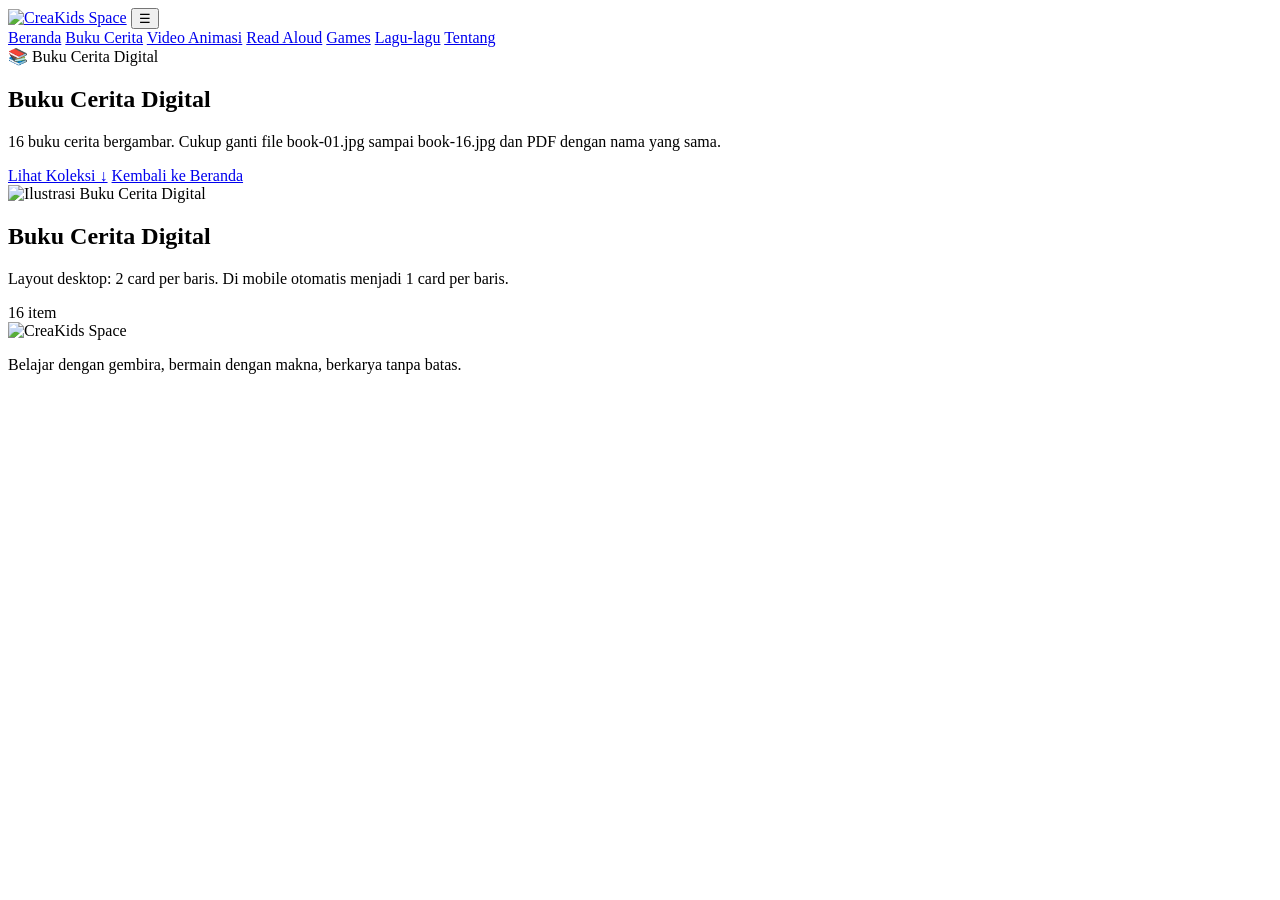
==== buku-cerita.html @ fed9bdd2 "Add files via upload" ====
<!DOCTYPE html>
<html lang="id">
<head>
  <meta charset="UTF-8">
  <meta name="viewport" content="width=device-width, initial-scale=1.0">
  <title>Buku Cerita Digital - CreaKids Space</title>
  <link rel="preconnect" href="https://fonts.googleapis.com">
  <link rel="preconnect" href="https://fonts.gstatic.com" crossorigin>
  <link href="https://fonts.googleapis.com/css2?family=Baloo+2:wght@500;600;700;800&family=Nunito:wght@400;600;700;800;900&display=swap" rel="stylesheet">
  <link rel="stylesheet" href="assets/css/style.css">
</head>
<body style="--accent:#9b39dd;--panel:#f7eaff">

<header class="site-header">
  <div class="container navbar">
    <a class="logo" href="index.html"><img src="assets/images/logo/creakids-logo.png" alt="CreaKids Space"></a>
    <button class="menu-btn" aria-label="Buka menu">☰</button>
    <nav class="nav-links">
      <a href="index.html">Beranda</a>
<a href="buku-cerita.html" class="active">Buku Cerita</a>
<a href="video-animasi.html">Video Animasi</a>
<a href="read-aloud.html">Read Aloud</a>
<a href="games.html">Games</a>
<a href="lagu-lagu.html">Lagu-lagu</a>
<a href="tentang.html">Tentang</a>
    </nav>
  </div>
</header>

<section class="hero">
  <div class="container hero-grid">
    <div>
      <span class="badge">📚 Buku Cerita Digital</span>
      <h1>Buku Cerita <span>Digital</span></h1>
      <p>16 buku cerita bergambar. Cukup ganti file book-01.jpg sampai book-16.jpg dan PDF dengan nama yang sama.</p>
      <div class="btn-row">
        <a class="btn btn-primary" href="#koleksi">Lihat Koleksi ↓</a>
        <a class="btn btn-light" href="index.html">Kembali ke Beranda</a>
      </div>
    </div>
    <div class="hero-img">
      <img src="assets/images/hero/books-hero.jpg" alt="Ilustrasi Buku Cerita Digital">
    </div>
  </div>
</section>

<main class="page" id="koleksi">
  <div class="container">
    <div class="section-head">
      <div>
        <h2>Buku Cerita Digital</h2>
        <p>Layout desktop: 2 card per baris. Di mobile otomatis menjadi 1 card per baris.</p>
      </div>
      <span class="count-pill">16 item</span>
    </div>
    <div class="soft-panel">
      <div class="two-col-grid" data-render="books"></div>
    </div>
  </div>
</main>

<footer>
  <div class="container footer-row">
    <img src="assets/images/logo/creakids-logo.png" alt="CreaKids Space">
    <p>Belajar dengan gembira, bermain dengan makna, berkarya tanpa batas.</p>
  </div>
</footer>


<script src="assets/js/content-data.js"></script>
<script src="assets/js/main.js"></script>

</body>
</html>
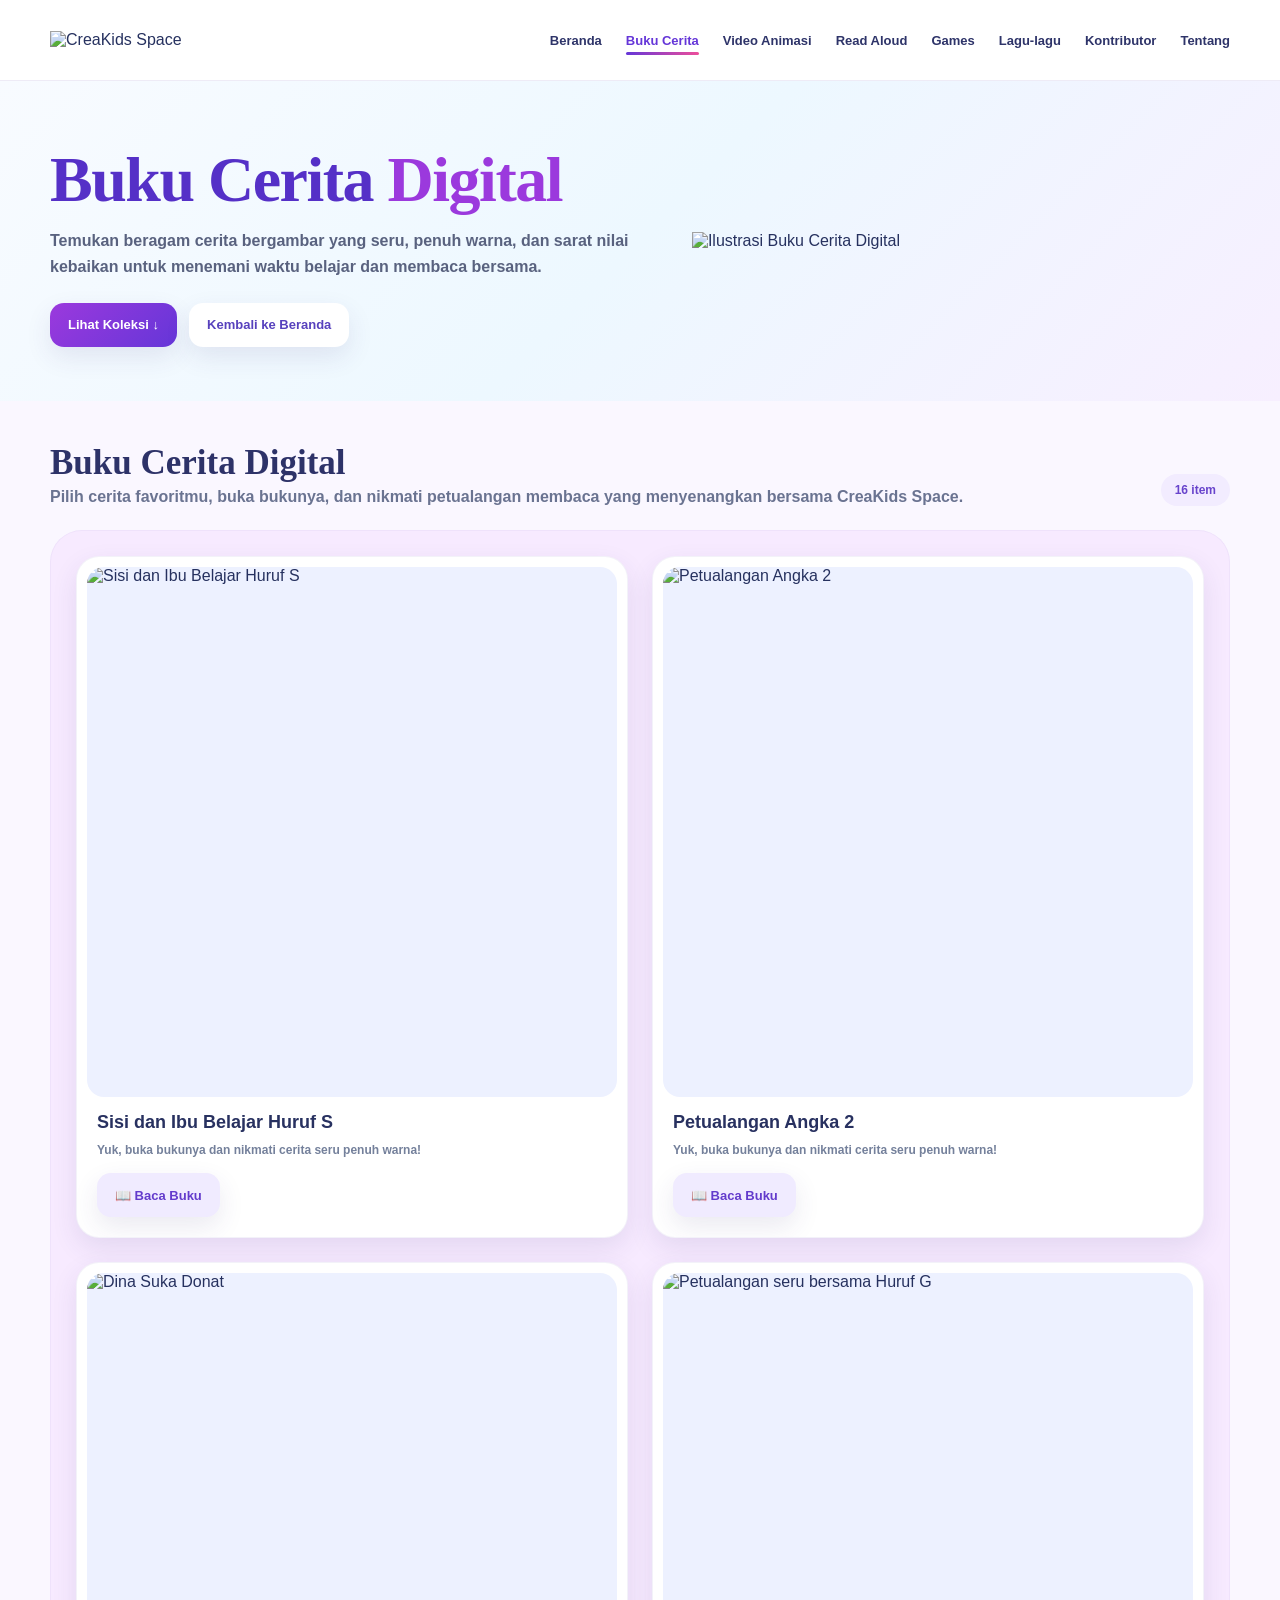
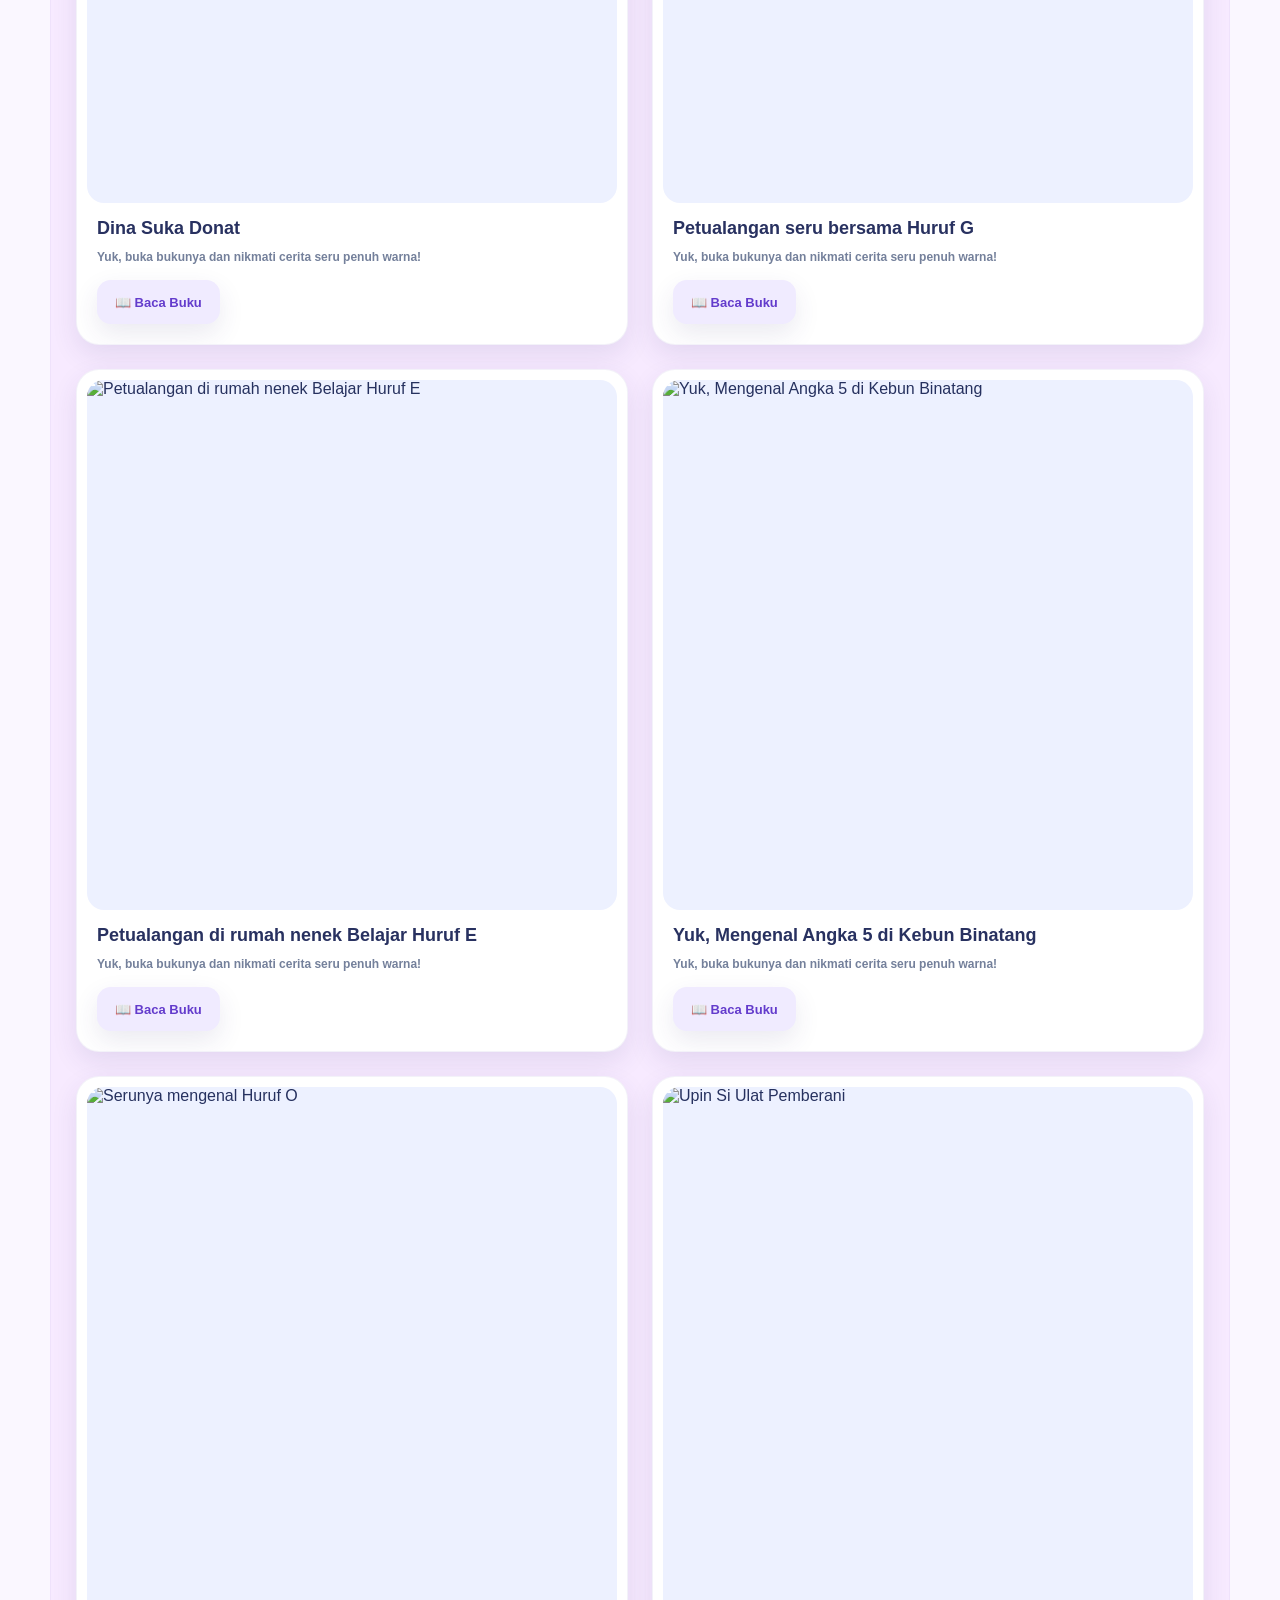
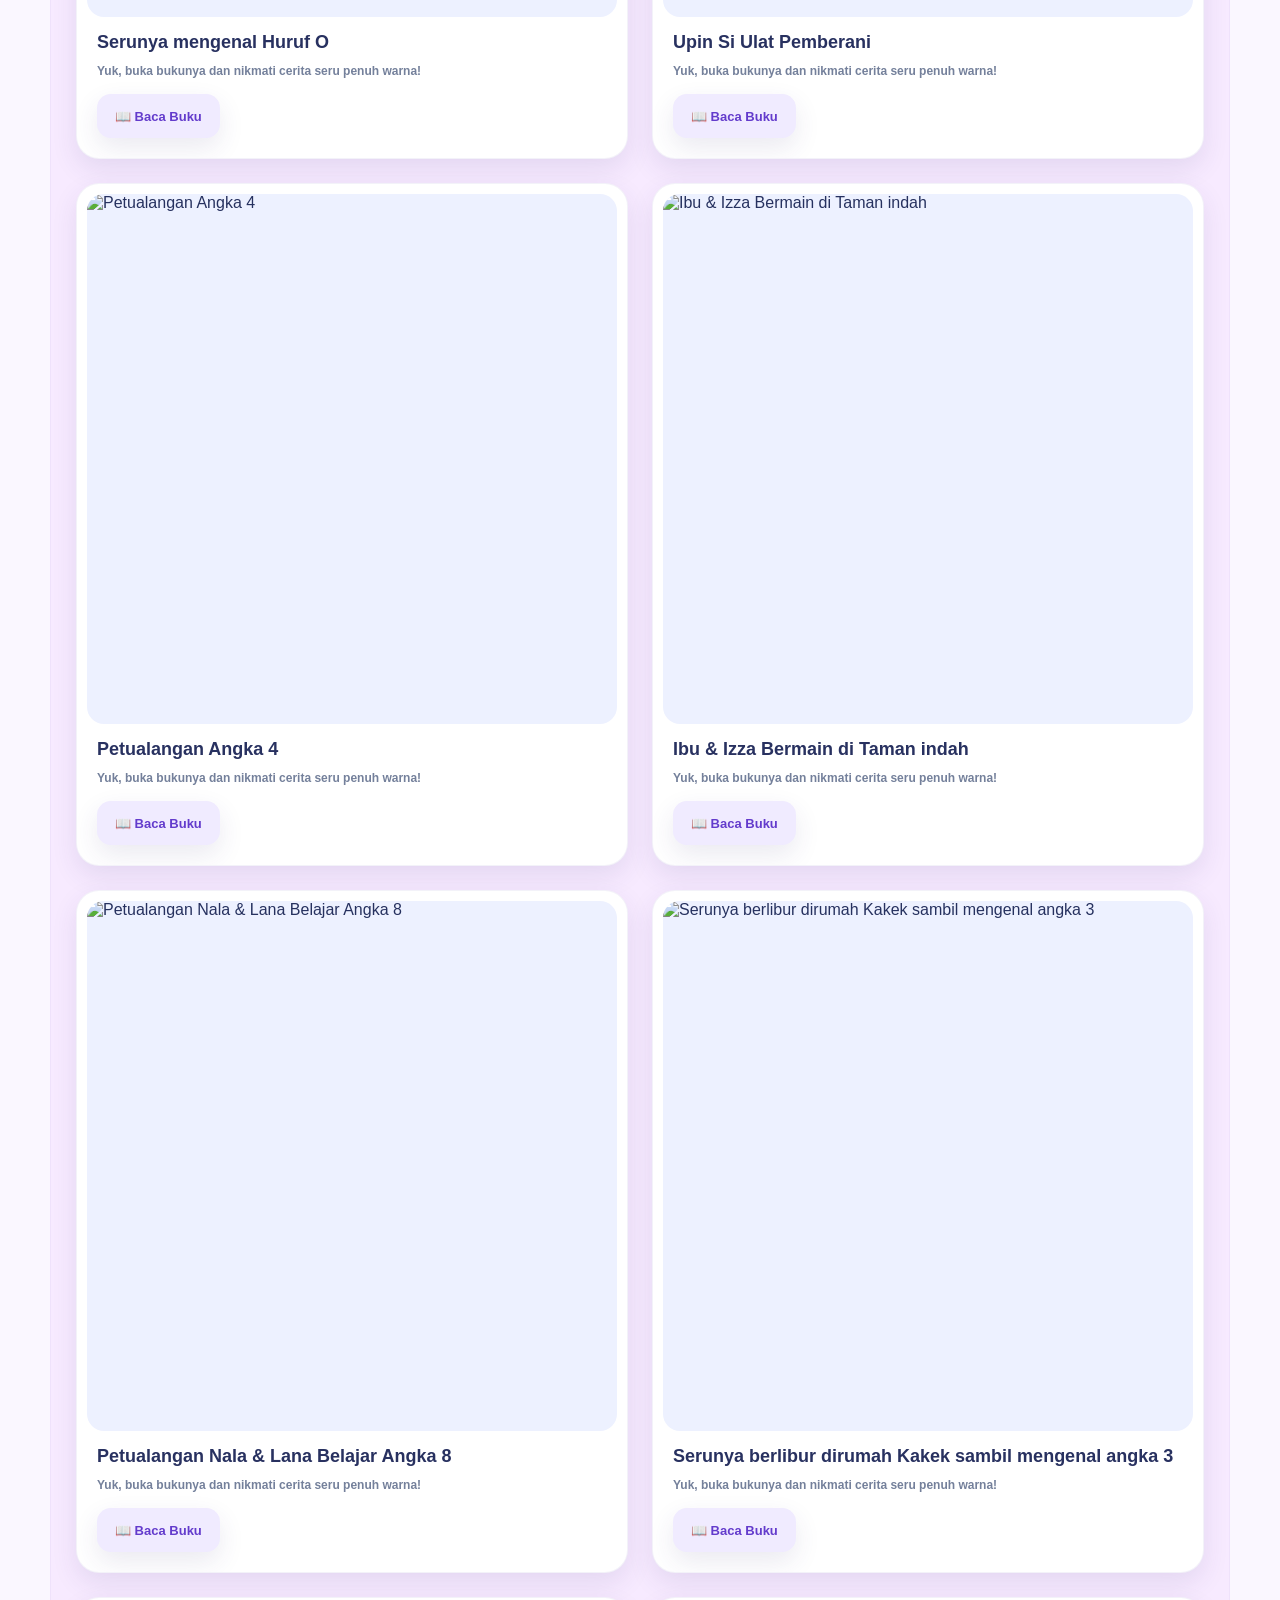
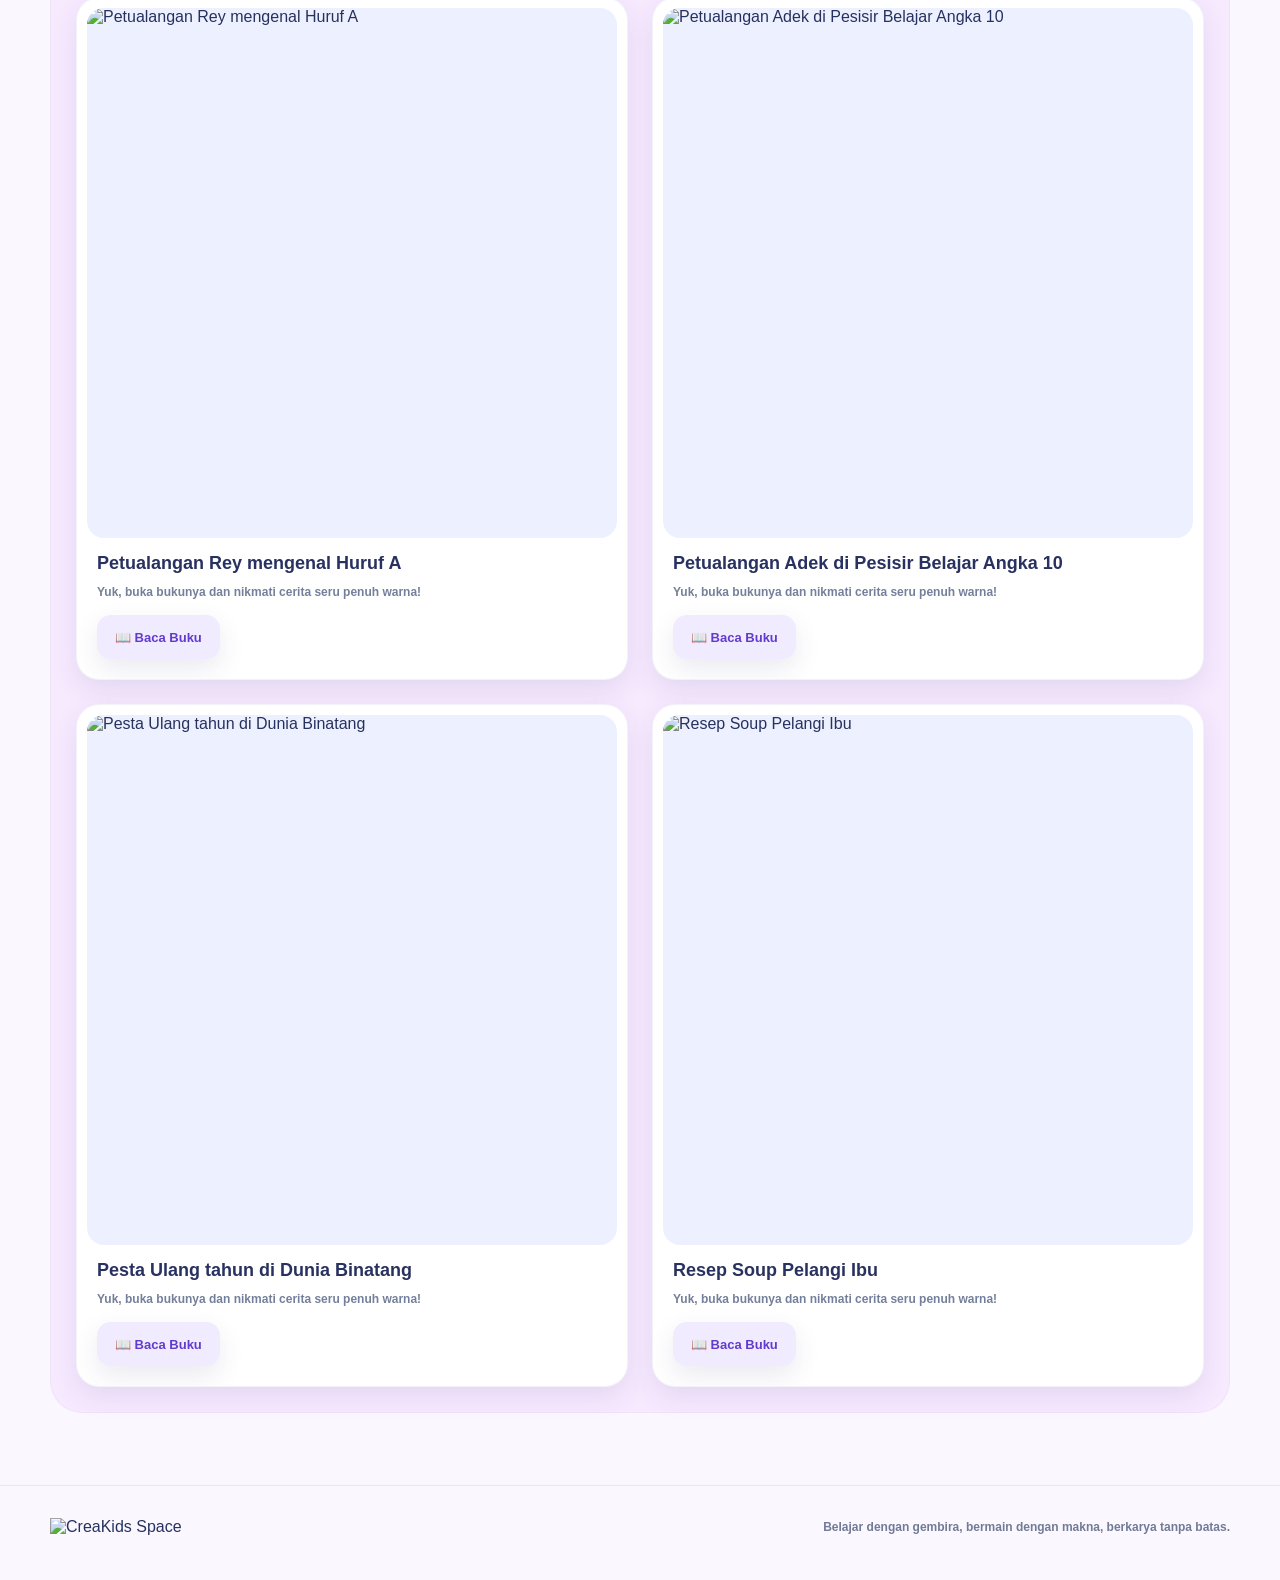
==== commit 787847d2: "Add files via upload" ====
--- a/buku-cerita.html
+++ b/buku-cerita.html
@@ -4,6 +4,7 @@
   <meta charset="UTF-8">
   <meta name="viewport" content="width=device-width, initial-scale=1.0">
   <title>Buku Cerita Digital - CreaKids Space</title>
+  <link rel="icon" type="image/png" href="assets/images/logo/logo.png">
   <link rel="preconnect" href="https://fonts.googleapis.com">
   <link rel="preconnect" href="https://fonts.gstatic.com" crossorigin>
   <link href="https://fonts.googleapis.com/css2?family=Baloo+2:wght@500;600;700;800&family=Nunito:wght@400;600;700;800;900&display=swap" rel="stylesheet">
@@ -13,16 +14,17 @@
 
 <header class="site-header">
   <div class="container navbar">
-    <a class="logo" href="index.html"><img src="assets/images/logo/creakids-logo.png" alt="CreaKids Space"></a>
+    <a class="logo" href="index.html"><img src="assets/images/logo/logo.png" alt="CreaKids Space"></a>
     <button class="menu-btn" aria-label="Buka menu">☰</button>
     <nav class="nav-links">
       <a href="index.html">Beranda</a>
-<a href="buku-cerita.html" class="active">Buku Cerita</a>
-<a href="video-animasi.html">Video Animasi</a>
-<a href="read-aloud.html">Read Aloud</a>
-<a href="games.html">Games</a>
-<a href="lagu-lagu.html">Lagu-lagu</a>
-<a href="tentang.html">Tentang</a>
+      <a href="buku-cerita.html" class="active">Buku Cerita</a>
+      <a href="video-animasi.html">Video Animasi</a>
+      <a href="read-aloud.html">Read Aloud</a>
+      <a href="games.html">Games</a>
+      <a href="lagu-lagu.html">Lagu-lagu</a>
+      <a href="kontributor.html">Kontributor</a>
+      <a href="tentang.html">Tentang</a>
     </nav>
   </div>
 </header>
@@ -30,16 +32,15 @@
 <section class="hero">
   <div class="container hero-grid">
     <div>
-      <span class="badge">📚 Buku Cerita Digital</span>
       <h1>Buku Cerita <span>Digital</span></h1>
-      <p>16 buku cerita bergambar. Cukup ganti file book-01.jpg sampai book-16.jpg dan PDF dengan nama yang sama.</p>
+      <p>Temukan beragam cerita bergambar yang seru, penuh warna, dan sarat nilai kebaikan untuk menemani waktu belajar dan membaca bersama.</p>
       <div class="btn-row">
         <a class="btn btn-primary" href="#koleksi">Lihat Koleksi ↓</a>
         <a class="btn btn-light" href="index.html">Kembali ke Beranda</a>
       </div>
     </div>
     <div class="hero-img">
-      <img src="assets/images/hero/books-hero.jpg" alt="Ilustrasi Buku Cerita Digital">
+      <img src="assets/images/hero/books-hero.png" alt="Ilustrasi Buku Cerita Digital">
     </div>
   </div>
 </section>
@@ -49,7 +50,7 @@
     <div class="section-head">
       <div>
         <h2>Buku Cerita Digital</h2>
-        <p>Layout desktop: 2 card per baris. Di mobile otomatis menjadi 1 card per baris.</p>
+        <p>Pilih cerita favoritmu, buka bukunya, dan nikmati petualangan membaca yang menyenangkan bersama CreaKids Space.</p>
       </div>
       <span class="count-pill">16 item</span>
     </div>
@@ -61,7 +62,7 @@
 
 <footer>
   <div class="container footer-row">
-    <img src="assets/images/logo/creakids-logo.png" alt="CreaKids Space">
+    <img src="assets/images/logo/logo.png" alt="CreaKids Space">
     <p>Belajar dengan gembira, bermain dengan makna, berkarya tanpa batas.</p>
   </div>
 </footer>
--- a/assets/css/style.css
+++ b/assets/css/style.css
@@ -0,0 +1,400 @@
+
+:root{
+  --ink:#26315f;--muted:#6a7391;--purple:#6536d8;--purple2:#8f43ea;
+  --blue:#168ee8;--pink:#ed4e9a;--orange:#ff8618;--green:#24b44f;
+  --yellow:#ffd72e;--line:rgba(89,66,167,.10);
+  --shadow:0 16px 40px rgba(63,49,122,.12);
+  --shadow-sm:0 10px 26px rgba(63,49,122,.10);
+}
+*{box-sizing:border-box}
+html{scroll-behavior:smooth}
+body{margin:0;font-family:"Nunito",Arial,sans-serif;color:var(--ink);background:#fff}
+a{text-decoration:none;color:inherit}
+img{max-width:100%;display:block}
+button{font:inherit}
+.container{width:min(1180px,calc(100% - 40px));margin:0 auto}
+
+.site-header{
+  position:sticky;top:0;z-index:50;background:rgba(255,255,255,.94);
+  backdrop-filter:blur(14px);border-bottom:1px solid var(--line)
+}
+.navbar{min-height:80px;display:flex;align-items:center;gap:28px}
+.logo img{width:150px;height:auto}
+.nav-links{margin-left:auto;display:flex;gap:24px;align-items:center}
+.nav-links a{font-weight:900;font-size:13px;color:#2e3469;position:relative;padding:12px 0}
+.nav-links a::after{content:"";position:absolute;left:0;bottom:5px;width:0;height:3px;border-radius:99px;background:linear-gradient(90deg,var(--purple),var(--pink));transition:.2s}
+.nav-links a:hover::after,.nav-links a.active::after{width:100%}
+.nav-links a:hover,.nav-links a.active{color:var(--purple)}
+.menu-btn{display:none;margin-left:auto;border:0;background:#f2ecff;width:42px;height:42px;border-radius:12px;font-size:20px}
+
+.hero{padding:54px 0;background:linear-gradient(135deg,#f8fbff,#edf8ff 50%,#f7efff)}
+.hero-grid{display:grid;grid-template-columns:1fr .9fr;gap:44px;align-items:center}
+.badge{display:inline-flex;padding:8px 13px;border-radius:999px;background:#fff;color:var(--purple);font-size:12px;font-weight:900;box-shadow:var(--shadow-sm)}
+.hero h1{font-family:"Baloo 2",cursive;font-size:clamp(42px,5vw,66px);line-height:.98;letter-spacing:-1.5px;margin:14px 0;color:#5530c7}
+.hero h1 span{color:var(--accent,var(--blue))}
+.hero p{color:#59627f;font-size:16px;line-height:1.65;font-weight:700;max-width:680px}
+.hero-img{
+  background:transparent;
+  box-shadow:none;
+  border:none;
+  border-radius:0;
+  overflow:visible;
+  padding:0;
+}
+.hero-img img{
+  display:block;
+  width:100%;
+  max-width:100%;
+  height:auto;
+  aspect-ratio:auto;
+  object-fit:contain;
+  background:transparent;
+  box-shadow:none;
+  border:none;
+  border-radius:0;
+  filter:none;
+  padding:0;
+}
+.btn-row{display:flex;gap:12px;flex-wrap:wrap;margin-top:22px}
+.btn{display:inline-flex;align-items:center;justify-content:center;gap:8px;min-height:44px;padding:0 18px;border-radius:14px;font-weight:900;font-size:13px;box-shadow:var(--shadow-sm);transition:.2s}
+.btn:hover{transform:translateY(-2px)}
+.btn-primary{background:linear-gradient(135deg,var(--accent,var(--purple)),var(--purple));color:white}
+.btn-light{background:white;color:#5741bd}
+.btn-download{background:#eef8ff;color:#1477bf}
+.btn-link{background:#f0ebff;color:#633bcc}
+.btn-disabled{background:#eee;color:#999;pointer-events:none}
+
+.page{padding:44px 0 72px}
+.section-head{display:flex;align-items:end;justify-content:space-between;gap:20px;margin-bottom:24px}
+.section-head h2{font-family:"Baloo 2",cursive;font-size:35px;line-height:1;margin:0;color:#2d3268}
+.section-head p{margin:8px 0 0;color:var(--muted);font-weight:700}
+.count-pill{padding:9px 14px;border-radius:999px;background:#f2ecff;color:#6844cc;font-weight:900;font-size:12px}
+.soft-panel{background:var(--panel,#f7f1ff);padding:26px;border-radius:32px;box-shadow:inset 0 0 0 1px rgba(100,75,180,.05)}
+
+.two-col-grid{display:grid;grid-template-columns:repeat(2,minmax(0,1fr));gap:24px}
+.card{background:#fff;border-radius:23px;padding:10px;border:1px solid rgba(92,71,170,.07);box-shadow:var(--shadow-sm);overflow:hidden;transition:.22s}
+.card:hover{transform:translateY(-4px);box-shadow:0 18px 36px rgba(63,49,122,.16)}
+.card-media{border-radius:17px;overflow:hidden;background:#edf1ff}
+.card-media.book img{width:100%;aspect-ratio:4/5;object-fit:cover}
+.card-media.game img{width:100%;aspect-ratio:4/3;object-fit:cover}
+.card-body{padding:14px 10px 10px}
+.card-body h3{margin:0;color:#283160;font-size:18px;line-height:1.3}
+.card-body p{margin:7px 0 0;color:#74809b;font-size:12px;line-height:1.55;font-weight:700}
+.card-actions{display:flex;gap:9px;flex-wrap:wrap;margin-top:14px}
+.tag{display:inline-flex;margin-top:10px;padding:6px 10px;border-radius:999px;background:#f1ecff;color:#6848c9;font-size:10px;font-weight:900}
+
+.youtube-wrap{position:relative;aspect-ratio:16/9;border-radius:17px;overflow:hidden;background:#dfe8ff}
+.youtube-wrap iframe{width:100%;height:100%;border:0;display:block}
+.youtube-fallback{position:absolute;inset:0;display:flex;align-items:center;justify-content:center;text-align:center}
+.youtube-fallback img{width:100%;height:100%;object-fit:cover}
+.youtube-overlay{position:absolute;inset:0;background:linear-gradient(180deg,rgba(30,36,75,.05),rgba(30,36,75,.48));display:flex;align-items:center;justify-content:center;flex-direction:column;color:#fff;font-weight:900}
+.youtube-overlay .play{width:58px;height:58px;border-radius:50%;display:grid;place-items:center;background:rgba(255,255,255,.95);color:#ef245c;font-size:22px;margin-bottom:9px}
+.youtube-note{font-size:11px;background:rgba(31,35,72,.68);padding:7px 10px;border-radius:999px}
+
+.home-sections{display:grid;grid-template-columns:repeat(3,1fr);gap:20px}
+.home-card{background:#fff;border-radius:24px;box-shadow:var(--shadow-sm);padding:20px}
+.home-card h3{margin:0 0 8px;font-size:19px}
+.home-card p{margin:0 0 14px;color:var(--muted);font-size:13px;line-height:1.55;font-weight:700}
+
+.about-grid{display:grid;grid-template-columns:1.2fr .8fr;gap:28px}
+.about-box,.contact-box{background:#fff;border-radius:28px;padding:28px;box-shadow:var(--shadow)}
+.about-box h2,.contact-box h2{font-family:"Baloo 2",cursive;font-size:34px;color:#5631c6;margin:0 0 12px}
+.about-box p,.contact-box p{color:#59627f;line-height:1.7;font-weight:700}
+.contact-list{display:grid;gap:10px;margin-top:16px}
+.contact-item{padding:13px;border-radius:16px;background:#f4f0ff}
+.contact-item strong{display:block;margin-bottom:4px}
+
+footer{padding:22px 0 34px;border-top:1px solid var(--line)}
+.footer-row{display:flex;align-items:center;justify-content:space-between;gap:20px}
+.footer-row img{width:135px}
+.footer-row p{color:#717b95;font-size:12px;font-weight:700}
+
+@media(max-width:900px){
+  .menu-btn{display:block}
+  .nav-links{position:absolute;top:72px;left:20px;right:20px;display:none;flex-direction:column;align-items:stretch;background:white;padding:12px;border-radius:18px;box-shadow:var(--shadow)}
+  .nav-links.open{display:flex}
+  .hero-grid,.about-grid{grid-template-columns:1fr}
+  .home-sections{grid-template-columns:1fr 1fr}
+}
+@media(max-width:650px){
+  .container{width:min(100% - 24px,1180px)}
+  .two-col-grid,.home-sections{grid-template-columns:1fr}
+  .soft-panel{padding:16px;border-radius:24px}
+  .hero{padding:34px 0}
+  .section-head{align-items:flex-start;flex-direction:column}
+  .footer-row{align-items:flex-start;flex-direction:column}
+}
+
+/* v1.1.5 — Global mobile horizontal overflow protection */
+html, body {
+  width: 100%;
+  max-width: 100%;
+  overflow-x: hidden;
+}
+main, section, header, footer, .container { max-width: 100%; }
+img, iframe, video { max-width: 100%; }
+
+
+/* v1.1.7 contributor cards */
+.contributor-grid {
+    display:grid;
+    grid-template-columns:repeat(4,1fr);
+    gap:24px;
+}
+
+.contributor-card {
+    border-radius:28px;
+    padding:24px;
+    text-align:center;
+    min-width:0;
+    box-shadow:0 8px 20px rgba(0,0,0,.08);
+}
+
+.contributor-card img {
+    width:120px;
+    height:120px;
+    object-fit:cover;
+    border-radius:50%;
+    border:6px solid white;
+}
+
+.contributor-card p,
+.contributor-card h3 {
+    overflow-wrap:anywhere;
+}
+
+.contributor-card.lavender {background:#eee5ff;}
+.contributor-card.blue {background:#e4f4ff;}
+.contributor-card.mint {background:#e4faef;}
+.contributor-card.yellow {background:#fff5d8;}
+.contributor-card.pink {background:#ffe6f1;}
+.contributor-card.peach {background:#ffe9db;}
+
+@media(max-width:768px){
+    .contributor-grid {
+        grid-template-columns:repeat(2,1fr);
+        gap:16px;
+    }
+    .contributor-card img {
+        width:90px;
+        height:90px;
+    }
+}
+
+/* v1.1.8 contributor center fix */
+.contributor-card {
+    display:flex;
+    flex-direction:column;
+    align-items:center;
+    justify-content:flex-start;
+    text-align:center;
+}
+
+.contributor-card img {
+    display:block;
+    margin:0 auto 16px;
+}
+
+.contributor-card h3,
+.contributor-card p {
+    width:100%;
+    text-align:center;
+}
+
+
+/* v1.1.17 — Hero PNG tampil apa adanya */
+.hero img,
+.hero-image,
+.hero-visual img,
+.hero-media img,
+.hero-art img,
+.about-hero img,
+.about-illustration img,
+.page-hero img,
+[class*="hero"] img {
+  background: transparent !important;
+  box-shadow: none !important;
+  filter: none !important;
+  border: none !important;
+  outline: none !important;
+  padding: 0 !important;
+  border-radius: 0 !important;
+  transform: none;
+  object-fit: contain;
+}
+
+/* Hilangkan style placeholder/wadah visual yang memberi efek pada asset hero */
+.hero-image,
+.hero-visual,
+.hero-media,
+.hero-art,
+.about-hero,
+.about-illustration,
+.page-hero-visual {
+  background: transparent !important;
+  box-shadow: none !important;
+  border: none !important;
+  outline: none !important;
+}
+
+/* Decorative pseudo-elements pada area hero tidak boleh menimpa PNG */
+.hero-image::before,
+.hero-image::after,
+.hero-visual::before,
+.hero-visual::after,
+.hero-media::before,
+.hero-media::after,
+.hero-art::before,
+.hero-art::after,
+.about-hero::before,
+.about-hero::after,
+.about-illustration::before,
+.about-illustration::after,
+.page-hero-visual::before,
+.page-hero-visual::after {
+  display: none !important;
+  content: none !important;
+}
+
+
+/* v1.1.17 — semua container asset hero benar-benar netral */
+.hero-img,
+.hero-image,
+.hero-visual,
+.hero-media,
+.hero-art,
+.page-hero-visual,
+.about-illustration,
+.contact-right .about-illustration {
+  background: transparent !important;
+  background-image: none !important;
+  box-shadow: none !important;
+  border: 0 !important;
+  outline: 0 !important;
+  border-radius: 0 !important;
+  padding: 0 !important;
+  overflow: visible !important;
+  min-height: 0 !important;
+}
+
+.hero-img img,
+.hero-image img,
+.hero-visual img,
+.hero-media img,
+.hero-art img,
+.page-hero-visual img,
+.about-illustration img,
+.contact-right .about-illustration img,
+[class*="hero"] > img {
+  display: block !important;
+  width: 100% !important;
+  max-width: 100% !important;
+  height: auto !important;
+  min-height: 0 !important;
+  aspect-ratio: auto !important;
+  object-fit: contain !important;
+  object-position: center !important;
+  background: transparent !important;
+  background-image: none !important;
+  box-shadow: none !important;
+  border: 0 !important;
+  outline: 0 !important;
+  border-radius: 0 !important;
+  filter: none !important;
+  padding: 0 !important;
+  margin-left: auto !important;
+  margin-right: auto !important;
+}
+
+.hero-img::before,
+.hero-img::after,
+.hero-image::before,
+.hero-image::after,
+.hero-visual::before,
+.hero-visual::after,
+.hero-media::before,
+.hero-media::after,
+.hero-art::before,
+.hero-art::after,
+.page-hero-visual::before,
+.page-hero-visual::after,
+.about-illustration::before,
+.about-illustration::after {
+  content: none !important;
+  display: none !important;
+}
+
+
+/* v1.1.17 — static image background global */
+html {
+  background: transparent;
+}
+
+body {
+  background-color: #faf7ff;
+  background-image: url("../images/backgrounds/site-background.png");
+  background-position: center center;
+  background-size: cover;
+  background-repeat: no-repeat;
+  background-attachment: fixed;
+}
+
+/* v1.1.17 — global logo and contributor polish */
+.logo img,
+.about-logo,
+.mini-logo {
+  max-width: 100%;
+  height: auto;
+}
+
+.contributor-card .contributor-bio {
+  width: 100%;
+  text-align: left;
+  line-height: 1.65;
+}
+
+.contributor-card .contributor-social {
+  width: 100%;
+  margin-top: 10px;
+  font-weight: 800;
+  text-align: center;
+}
+
+.about-title-subtitle {
+  max-width: 820px;
+  margin: 10px 0 28px;
+  line-height: 1.7;
+}
+
+/* v1.1.17 — Editor full-width + 11 contributor text cards */
+.editor-section,.contributor-section{margin-top:34px}
+.editor-section>h2,.contributor-section>h2{margin-bottom:18px}
+.editor-card{display:grid;grid-template-columns:minmax(180px,260px) minmax(0,1fr);gap:28px;align-items:center;width:100%;padding:28px;border-radius:28px;background:rgba(255,255,255,.86);box-shadow:0 10px 30px rgba(71,45,120,.08)}
+.editor-photo-wrap{display:flex;align-items:center;justify-content:center}
+.editor-photo-wrap img{display:block;width:min(100%,220px);aspect-ratio:1/1;object-fit:contain;background:transparent;box-shadow:none;border:0;border-radius:0}
+.editor-content,.contributor-card{min-width:0}
+.editor-content p,.contributor-card p,.contributor-card h3{overflow-wrap:anywhere}
+.contributor-grid{display:grid;grid-template-columns:repeat(4,minmax(0,1fr));gap:24px}
+.contributor-card{padding:24px;border-radius:26px;display:flex;flex-direction:column;align-items:stretch;text-align:left}
+.contributor-card h3,.contributor-card p{width:100%;text-align:left}
+@media(max-width:900px){.editor-card{grid-template-columns:1fr;text-align:center}.editor-content h3,.editor-content p{text-align:center}.contributor-grid{grid-template-columns:repeat(2,minmax(0,1fr))}}
+@media(max-width:520px){.contributor-grid{grid-template-columns:1fr}}
+
+
+/* v1.1.17 — Book image placeholders use 1:1 ratio */
+.card-media.book,
+.card-media.book img {
+  aspect-ratio: 1 / 1 !important;
+}
+
+.card-media.book {
+  overflow: hidden;
+}
+
+.card-media.book img {
+  width: 100% !important;
+  height: 100% !important;
+  object-fit: cover !important;
+  object-position: center !important;
+  display: block !important;
+}
